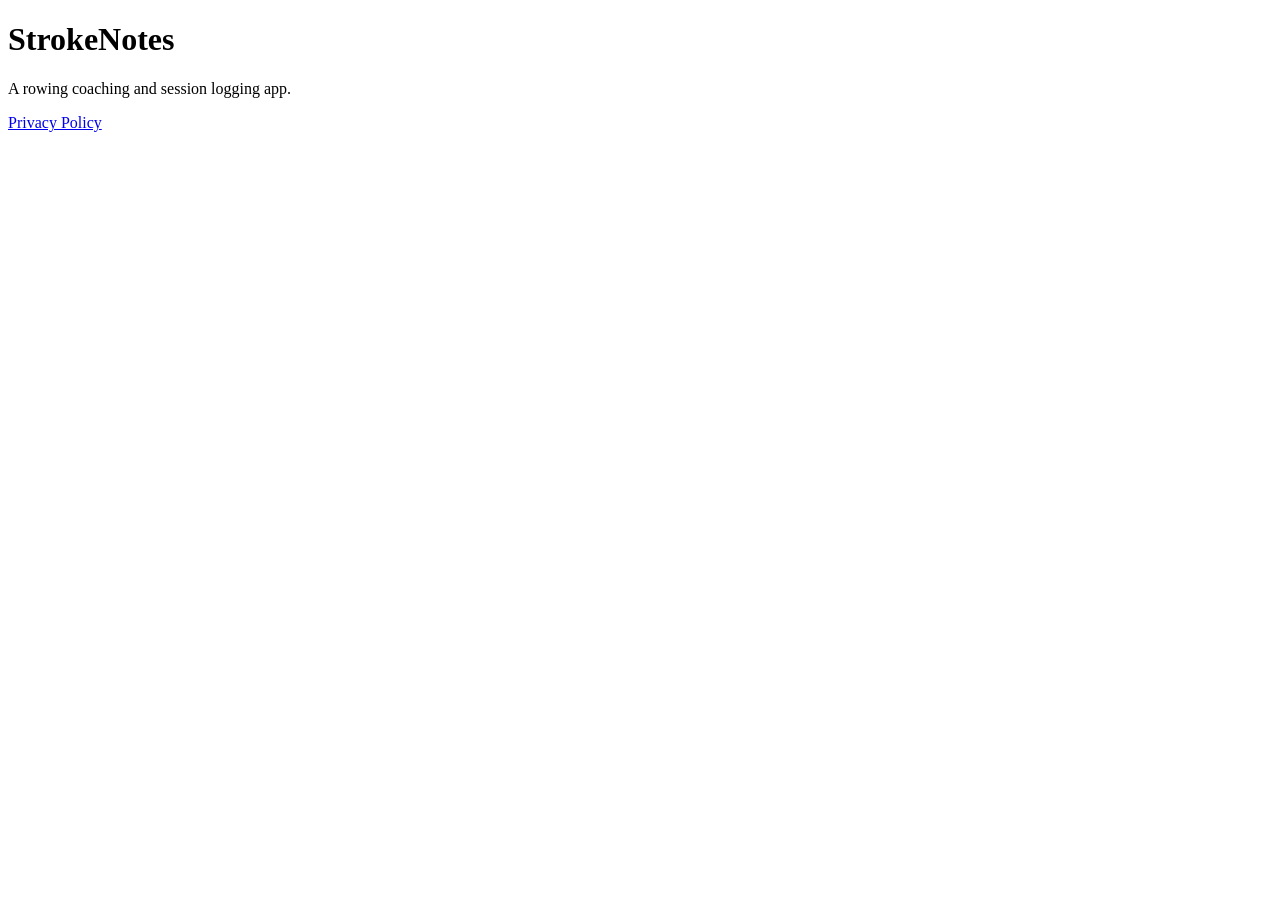
==== index.html @ f26c34fd "Create index.html" ====
<!DOCTYPE html>
<html lang="en">
<head>
  <meta charset="utf-8">
  <title>StrokeNotes</title>
  <meta name="viewport" content="width=device-width, initial-scale=1">
</head>
<body>
  <h1>StrokeNotes</h1>
  <p>A rowing coaching and session logging app.</p>

  <p><a href="privacy-policy.html">Privacy Policy</a></p>
</body>
</html>
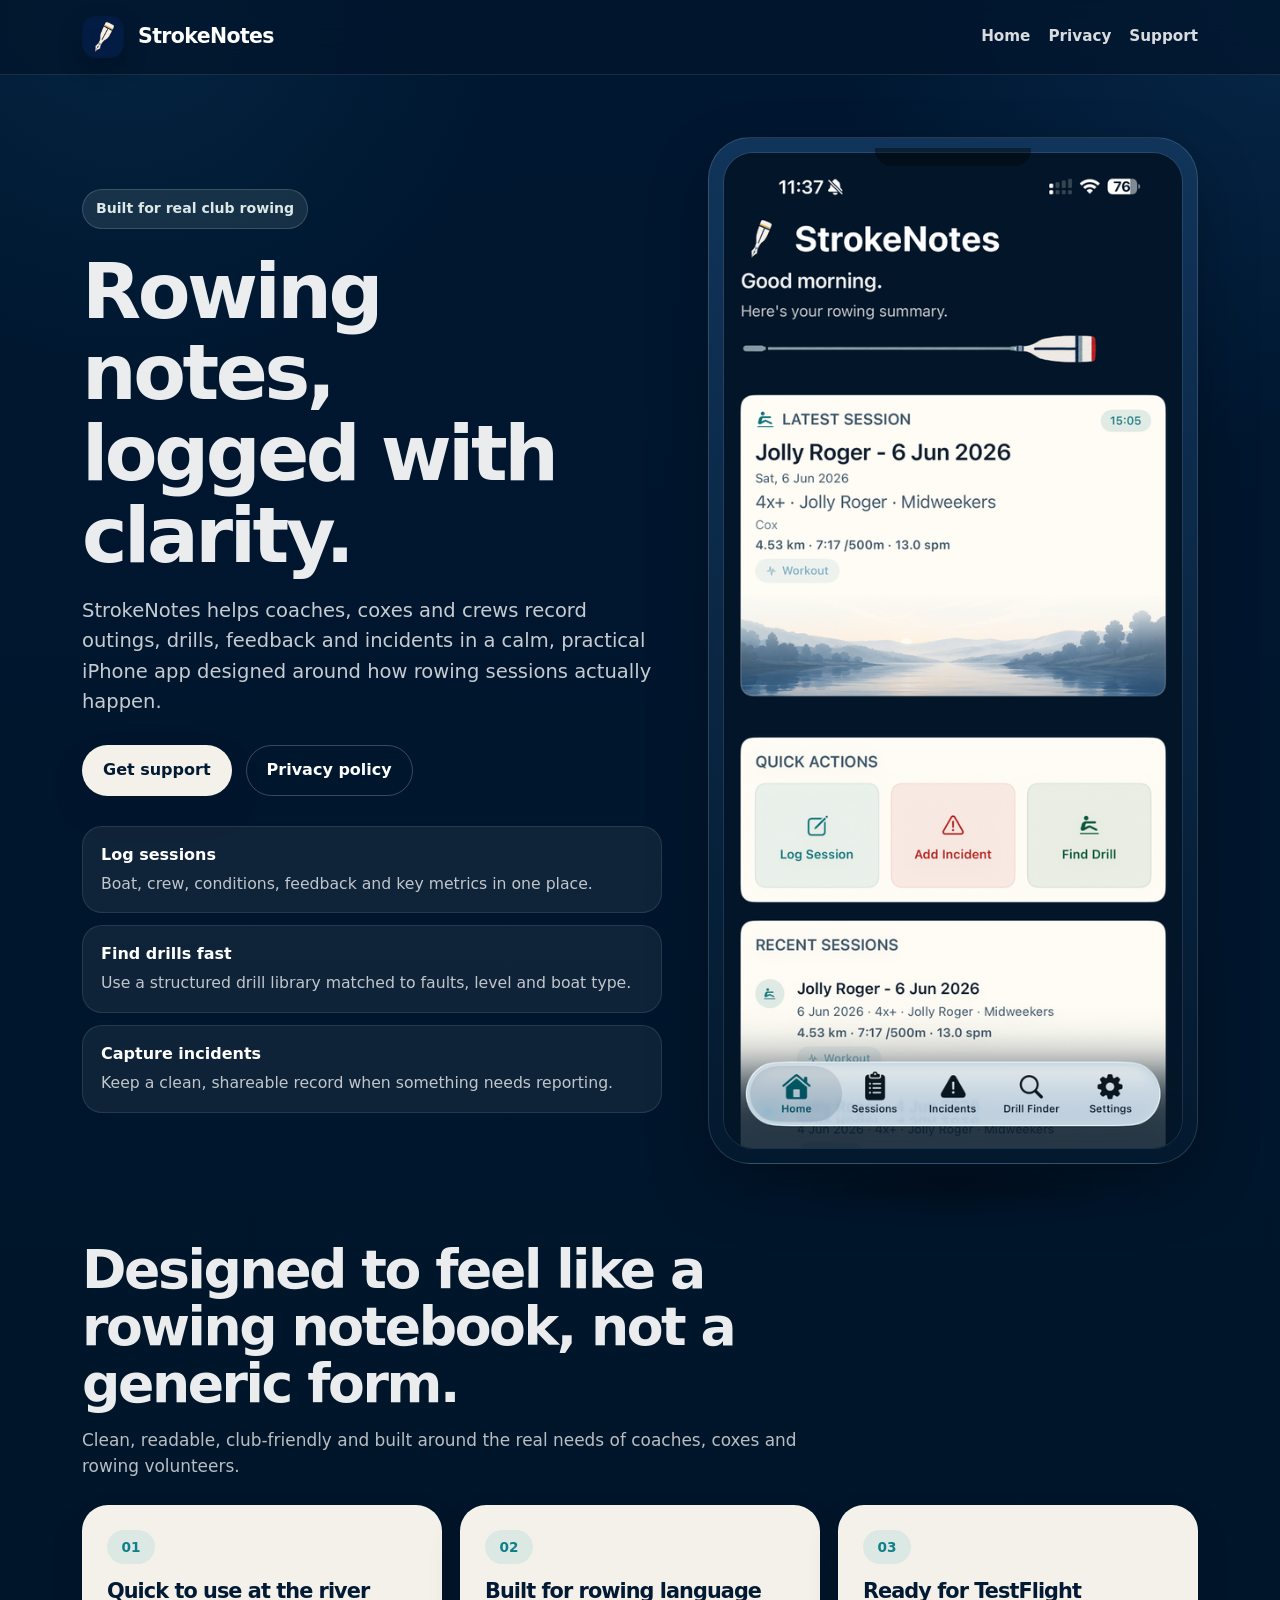
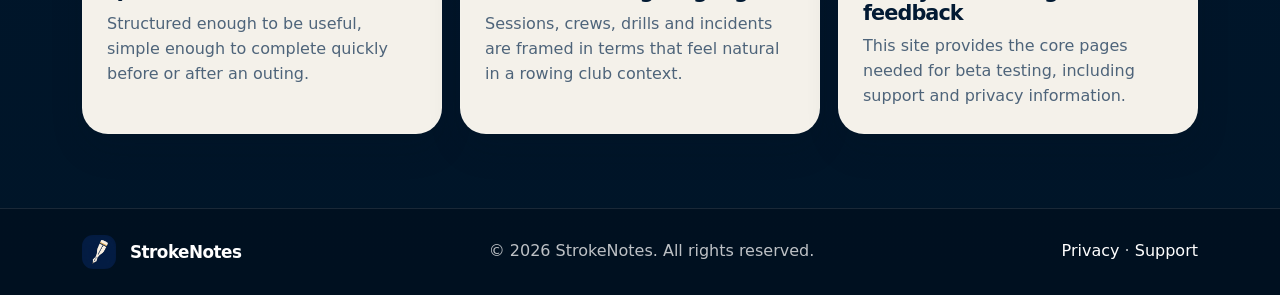
==== commit 1b0f0de7: "Add files via upload" ====
--- a/index.html
+++ b/index.html
@@ -1,14 +1,98 @@
-<!DOCTYPE html>
-<html lang="en">
+<!doctype html>
+<html lang="en-GB">
 <head>
   <meta charset="utf-8">
-  <title>StrokeNotes</title>
   <meta name="viewport" content="width=device-width, initial-scale=1">
+  <meta name="theme-color" content="#021a33">
+  <title>StrokeNotes — Rowing session notes for coaches, coxes and crews</title>
+  <meta name="description" content="StrokeNotes is a calm, structured rowing session log for coaches, coxes and crews. Capture outings, drills, feedback and incidents in one tidy iPhone app.">
+  <link rel="stylesheet" href="styles.css">
 </head>
 <body>
-  <h1>StrokeNotes</h1>
-  <p>A rowing coaching and session logging app.</p>
+  <header class="site-header">
+    <nav class="nav" aria-label="Main navigation">
+      <a class="brand" href="index.html" aria-label="StrokeNotes home">
+        <span class="logo-mark" aria-hidden="true"><img src="logo.png" alt=""></span>
+        <span>StrokeNotes</span>
+      </a>
+      <div class="nav-links">
+        <a href="index.html">Home</a>
+        <a href="privacy.html">Privacy</a>
+        <a href="support.html">Support</a>
+      </div>
+    </nav>
+  </header>
 
-  <p><a href="privacy-policy.html">Privacy Policy</a></p>
+  <main>
+    <section class="hero">
+      <div class="hero-copy">
+        <span class="kicker">Built for real club rowing</span>
+        <h1>Rowing notes, logged with clarity.</h1>
+        <p>StrokeNotes helps coaches, coxes and crews record outings, drills, feedback and incidents in a calm, practical iPhone app designed around how rowing sessions actually happen.</p>
+        <div class="cta-row">
+          <a class="button primary" href="support.html">Get support</a>
+          <a class="button secondary" href="privacy.html">Privacy policy</a>
+        </div>
+
+        <div class="hero-points">
+          <div class="point-card">
+            <strong>Log sessions</strong>
+            <span>Boat, crew, conditions, feedback and key metrics in one place.</span>
+          </div>
+          <div class="point-card">
+            <strong>Find drills fast</strong>
+            <span>Use a structured drill library matched to faults, level and boat type.</span>
+          </div>
+          <div class="point-card">
+            <strong>Capture incidents</strong>
+            <span>Keep a clean, shareable record when something needs reporting.</span>
+          </div>
+        </div>
+      </div>
+
+      <div class="device-wrap" aria-label="StrokeNotes app preview">
+        <div class="device-shell">
+          <img class="device-shot" src="app-home-preview.png" alt="Screenshot of the StrokeNotes app home screen showing latest session, quick actions and recent sessions.">
+        </div>
+      </div>
+    </section>
+
+    <section class="section cards-band">
+      <div class="section-header narrow light-text">
+        <h2>Designed to feel like a rowing notebook, not a generic form.</h2>
+        <p>Clean, readable, club-friendly and built around the real needs of coaches, coxes and rowing volunteers.</p>
+      </div>
+      <div class="grid">
+        <article class="feature-card">
+          <div class="icon-pill">01</div>
+          <h3>Quick to use at the river</h3>
+          <p>Structured enough to be useful, simple enough to complete quickly before or after an outing.</p>
+        </article>
+        <article class="feature-card">
+          <div class="icon-pill">02</div>
+          <h3>Built for rowing language</h3>
+          <p>Sessions, crews, drills and incidents are framed in terms that feel natural in a rowing club context.</p>
+        </article>
+        <article class="feature-card">
+          <div class="icon-pill">03</div>
+          <h3>Ready for TestFlight feedback</h3>
+          <p>This site provides the core pages needed for beta testing, including support and privacy information.</p>
+        </article>
+      </div>
+    </section>
+  </main>
+
+  <footer class="footer">
+    <div class="footer-inner">
+      <a class="brand" href="index.html">
+        <span class="logo-mark" aria-hidden="true"><img src="logo.png" alt=""></span>
+        <span>StrokeNotes</span>
+      </a>
+      <div>© <span id="year"></span> StrokeNotes. All rights reserved.</div>
+      <div><a href="privacy.html">Privacy</a> · <a href="support.html">Support</a></div>
+    </div>
+  </footer>
+
+  <script>document.getElementById('year').textContent = new Date().getFullYear();</script>
 </body>
 </html>
--- a/styles.css
+++ b/styles.css
@@ -0,0 +1,335 @@
+:root {
+  --navy: #021a33;
+  --navy-2: #07264a;
+  --navy-3: #123a63;
+  --paper: #f4f1ea;
+  --paper-2: #ebe7de;
+  --mist: #d7e1de;
+  --mist-2: #c8d7d3;
+  --teal: #0f7f8a;
+  --teal-soft: #dbe8e4;
+  --green: #0f6a47;
+  --red: #c43a35;
+  --slate: #4e647a;
+  --ink: #19283a;
+  --line: rgba(6, 34, 58, 0.12);
+  --line-soft: rgba(255,255,255,0.10);
+  --shadow-lg: 0 24px 60px rgba(0, 0, 0, 0.28);
+  --shadow-md: 0 16px 32px rgba(5, 20, 35, 0.15);
+  --radius-xl: 34px;
+  --radius-lg: 26px;
+  --radius-md: 20px;
+  --radius-sm: 14px;
+  --max: 1160px;
+}
+
+* { box-sizing: border-box; }
+html { scroll-behavior: smooth; }
+body {
+  margin: 0;
+  font-family: Inter, ui-sans-serif, system-ui, -apple-system, BlinkMacSystemFont, "Segoe UI", sans-serif;
+  line-height: 1.55;
+  color: rgba(255,255,255,0.92);
+  background:
+    radial-gradient(circle at top right, rgba(21, 70, 119, 0.32), transparent 28rem),
+    radial-gradient(circle at 10% 0%, rgba(26, 95, 136, 0.18), transparent 24rem),
+    linear-gradient(180deg, #001731 0%, #001528 100%);
+}
+
+a { color: inherit; text-decoration: none; }
+a:hover { text-decoration: underline; }
+img { max-width: 100%; display: block; }
+
+.site-header {
+  position: sticky;
+  top: 0;
+  z-index: 20;
+  backdrop-filter: blur(16px);
+  background: rgba(2, 22, 44, 0.72);
+  border-bottom: 1px solid var(--line-soft);
+}
+
+.nav {
+  max-width: var(--max);
+  margin: 0 auto;
+  padding: 16px 22px;
+  display: flex;
+  align-items: center;
+  justify-content: space-between;
+  gap: 24px;
+}
+
+.brand {
+  display: inline-flex;
+  align-items: center;
+  gap: 14px;
+  color: #fff;
+  font-weight: 800;
+  letter-spacing: -0.03em;
+  font-size: 1.28rem;
+}
+
+.logo-mark {
+  width: 42px;
+  height: 42px;
+  border-radius: 14px;
+  overflow: hidden;
+  box-shadow: 0 10px 24px rgba(0, 0, 0, 0.24);
+  flex: 0 0 auto;
+}
+.logo-mark img { width: 100%; height: 100%; object-fit: cover; }
+
+.nav-links {
+  display: flex;
+  align-items: center;
+  gap: 18px;
+  font-size: 0.95rem;
+  font-weight: 650;
+}
+.nav-links a { color: rgba(255,255,255,0.85); }
+.nav-links a:hover { color: #fff; text-decoration: none; }
+
+.hero,
+.section,
+.page-hero,
+.content-wrap,
+.footer-inner {
+  max-width: var(--max);
+  margin: 0 auto;
+}
+
+.hero {
+  padding: 62px 22px 52px;
+  display: grid;
+  grid-template-columns: minmax(0, 1fr) minmax(350px, 490px);
+  gap: 46px;
+  align-items: center;
+}
+
+.kicker {
+  display: inline-flex;
+  align-items: center;
+  padding: 8px 13px;
+  border-radius: 999px;
+  background: rgba(216, 231, 226, 0.10);
+  border: 1px solid rgba(216, 231, 226, 0.18);
+  color: #dbe9e6;
+  font-weight: 760;
+  font-size: 0.88rem;
+}
+
+h1, h2, h3 {
+  margin: 0;
+  letter-spacing: -0.045em;
+  line-height: 1.06;
+}
+
+.hero h1 {
+  margin-top: 22px;
+  font-size: clamp(2.9rem, 6vw, 5.2rem);
+  max-width: 10ch;
+}
+
+.hero p {
+  margin: 20px 0 0;
+  color: rgba(255,255,255,0.78);
+  font-size: clamp(1.08rem, 2vw, 1.22rem);
+  max-width: 38rem;
+}
+
+.cta-row {
+  display: flex;
+  flex-wrap: wrap;
+  gap: 14px;
+  margin-top: 28px;
+}
+
+.button {
+  display: inline-flex;
+  align-items: center;
+  justify-content: center;
+  min-height: 46px;
+  padding: 12px 20px;
+  border-radius: 999px;
+  font-weight: 800;
+  border: 1px solid transparent;
+  transition: transform 0.15s ease, background 0.15s ease;
+}
+.button:hover { text-decoration: none; transform: translateY(-1px); }
+.button.primary { background: var(--paper); color: var(--navy); box-shadow: var(--shadow-md); }
+.button.secondary { background: transparent; color: #fff; border-color: rgba(255,255,255,0.22); }
+
+.hero-points {
+  display: grid;
+  grid-template-columns: 1fr;
+  gap: 12px;
+  margin-top: 30px;
+}
+.point-card {
+  background: rgba(255,255,255,0.06);
+  border: 1px solid rgba(255,255,255,0.10);
+  border-radius: var(--radius-md);
+  padding: 16px 18px;
+}
+.point-card strong { display: block; margin-bottom: 4px; color: #fff; }
+.point-card span { color: rgba(255,255,255,0.74); font-size: 0.98rem; }
+
+.device-wrap { position: relative; }
+.device-wrap::before {
+  content: "";
+  position: absolute;
+  inset: auto 12% -4% 12%;
+  height: 38px;
+  background: radial-gradient(ellipse at center, rgba(0,0,0,0.42), transparent 70%);
+  filter: blur(12px);
+}
+.device-shell {
+  position: relative;
+  border-radius: 42px;
+  padding: 14px;
+  background: linear-gradient(180deg, #11345a 0%, #03192e 100%);
+  box-shadow: var(--shadow-lg);
+  border: 1px solid rgba(255,255,255,0.14);
+}
+.device-shell::before {
+  content: "";
+  position: absolute;
+  top: 10px;
+  left: 50%;
+  width: 32%;
+  height: 18px;
+  transform: translateX(-50%);
+  border-radius: 0 0 16px 16px;
+  background: rgba(0,0,0,0.38);
+}
+.device-shot {
+  width: 100%;
+  border-radius: 30px;
+  border: 1px solid rgba(255,255,255,0.10);
+}
+
+.section {
+  padding: 26px 22px 74px;
+}
+
+.section-header {
+  margin-bottom: 26px;
+}
+.section-header.narrow { max-width: 760px; }
+.section-header h2 { font-size: clamp(2rem, 4.2vw, 3.35rem); }
+.section-header p { margin: 14px 0 0; font-size: 1.06rem; }
+.light-text p { color: rgba(255,255,255,0.72); }
+
+.grid {
+  display: grid;
+  grid-template-columns: repeat(3, 1fr);
+  gap: 18px;
+}
+
+.feature-card,
+.content-card {
+  background: var(--paper);
+  color: var(--ink);
+  border-radius: var(--radius-lg);
+  border: 1px solid rgba(255,255,255,0.10);
+  box-shadow: var(--shadow-md);
+}
+
+.feature-card {
+  padding: 24px;
+}
+.feature-card h3 { font-size: 1.3rem; color: var(--navy); margin-bottom: 10px; }
+.feature-card p { color: var(--slate); margin: 0; }
+.icon-pill {
+  display: inline-flex;
+  align-items: center;
+  justify-content: center;
+  min-width: 48px;
+  height: 34px;
+  padding: 0 12px;
+  border-radius: 999px;
+  background: var(--teal-soft);
+  color: var(--teal);
+  font-weight: 800;
+  font-size: 0.85rem;
+  margin-bottom: 16px;
+}
+
+.page-hero {
+  padding: 72px 22px 22px;
+}
+.page-hero h1 {
+  margin-top: 18px;
+  font-size: clamp(2.6rem, 6vw, 4.2rem);
+}
+.page-hero p {
+  margin: 14px 0 0;
+  color: rgba(255,255,255,0.74);
+  font-size: 1.08rem;
+}
+
+.content-wrap {
+  padding: 18px 22px 76px;
+  max-width: 900px;
+}
+.content-card {
+  padding: clamp(24px, 5vw, 42px);
+}
+.content-card h2 {
+  font-size: 1.7rem;
+  color: var(--navy);
+  margin: 34px 0 12px;
+}
+.content-card h2:first-child { margin-top: 0; }
+.content-card p,
+.content-card li { color: var(--slate); }
+.content-card ul { padding-left: 1.2rem; }
+.content-card strong { color: var(--navy); }
+.content-card a { color: var(--teal); }
+
+.notice {
+  margin: 22px 0;
+  border-left: 4px solid var(--teal);
+  background: #eef5f2;
+  color: var(--ink);
+  padding: 14px 16px;
+  border-radius: 0 14px 14px 0;
+}
+
+.footer {
+  border-top: 1px solid var(--line-soft);
+  background: rgba(0, 12, 24, 0.5);
+}
+.footer-inner {
+  padding: 26px 22px;
+  display: flex;
+  justify-content: space-between;
+  gap: 18px;
+  align-items: center;
+  flex-wrap: wrap;
+  color: rgba(255,255,255,0.74);
+}
+.footer a { color: #fff; }
+.footer .brand { font-size: 1.05rem; }
+.footer .logo-mark { width: 34px; height: 34px; border-radius: 11px; box-shadow: none; }
+
+@media (max-width: 940px) {
+  .hero { grid-template-columns: 1fr; }
+  .device-wrap { max-width: 520px; }
+  .grid { grid-template-columns: 1fr; }
+}
+
+@media (max-width: 640px) {
+  .nav { padding: 14px 16px; align-items: flex-start; }
+  .nav-links { gap: 12px; font-size: 0.88rem; flex-wrap: wrap; justify-content: flex-end; }
+  .brand { font-size: 1.08rem; }
+  .logo-mark { width: 38px; height: 38px; border-radius: 12px; }
+  .hero,
+  .section,
+  .page-hero,
+  .content-wrap,
+  .footer-inner { padding-left: 16px; padding-right: 16px; }
+  .hero { padding-top: 44px; }
+  .device-shell { border-radius: 32px; padding: 10px; }
+  .device-shot { border-radius: 24px; }
+}
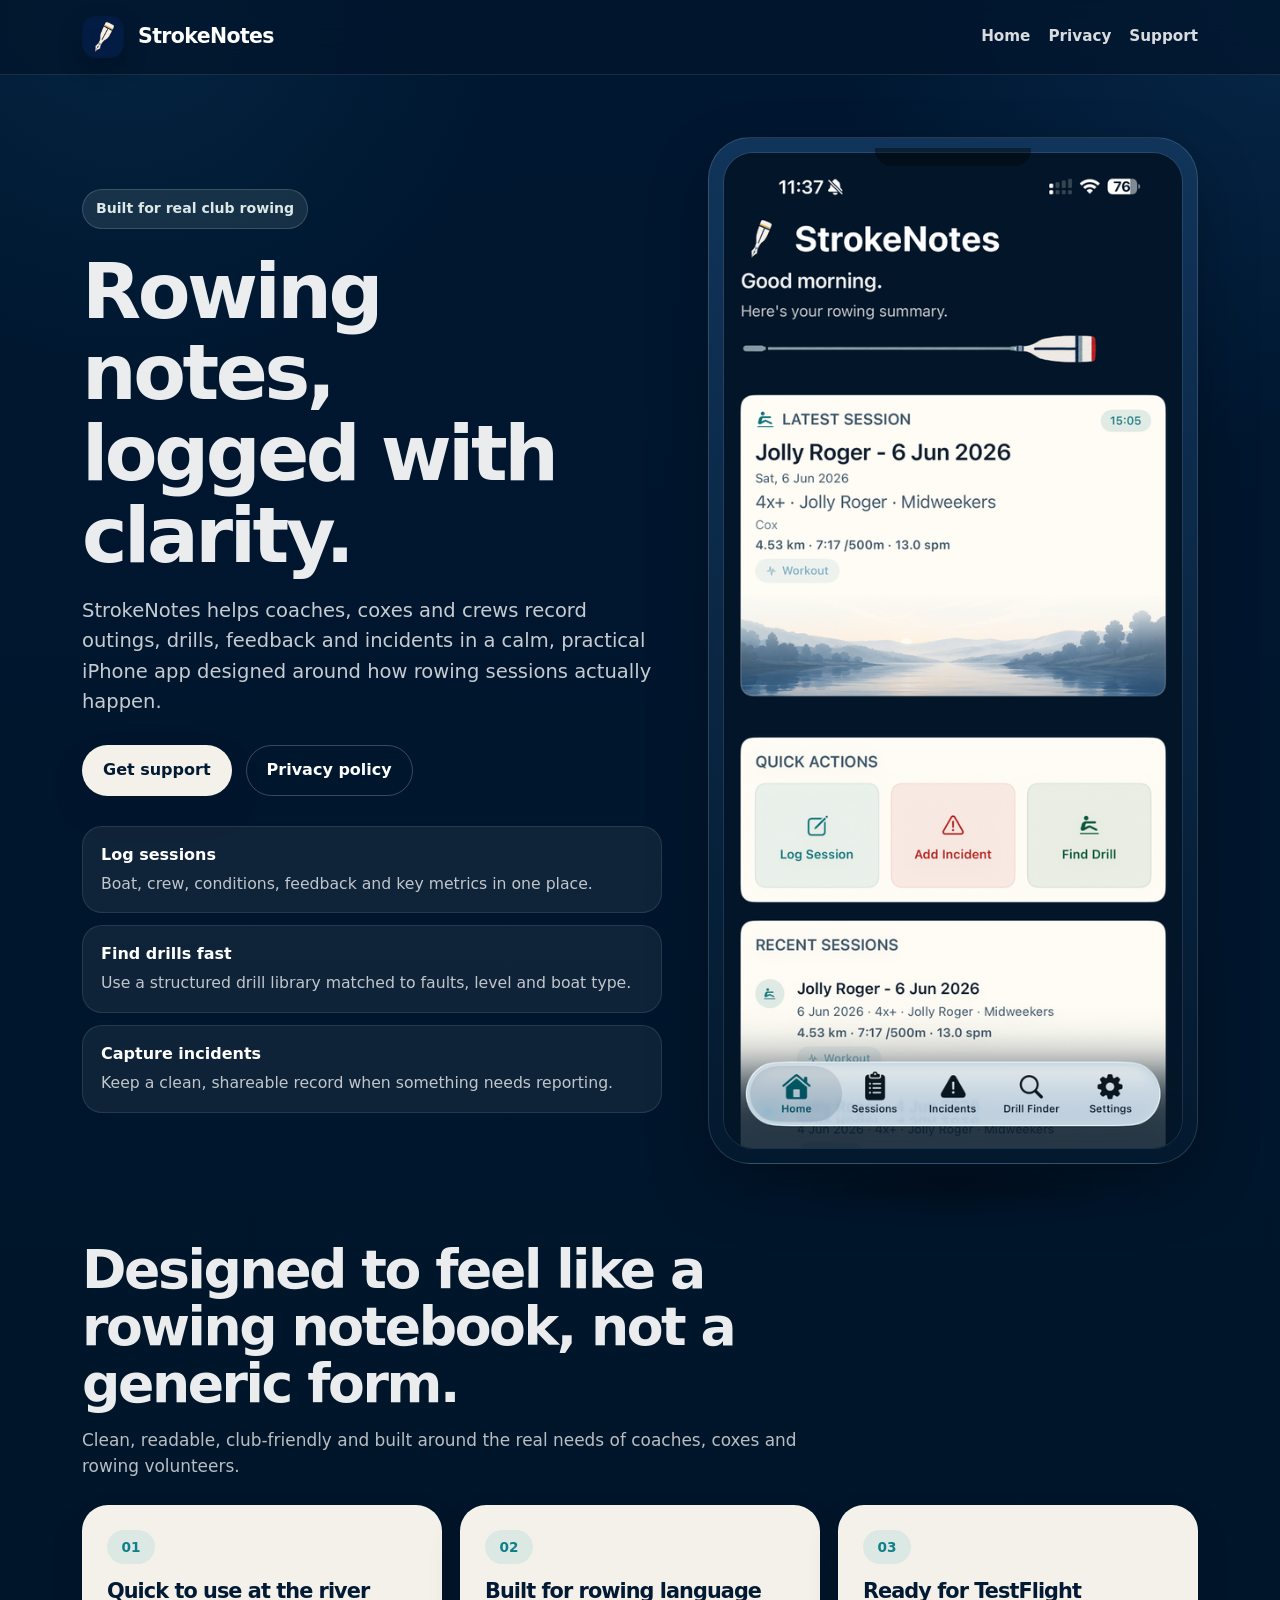
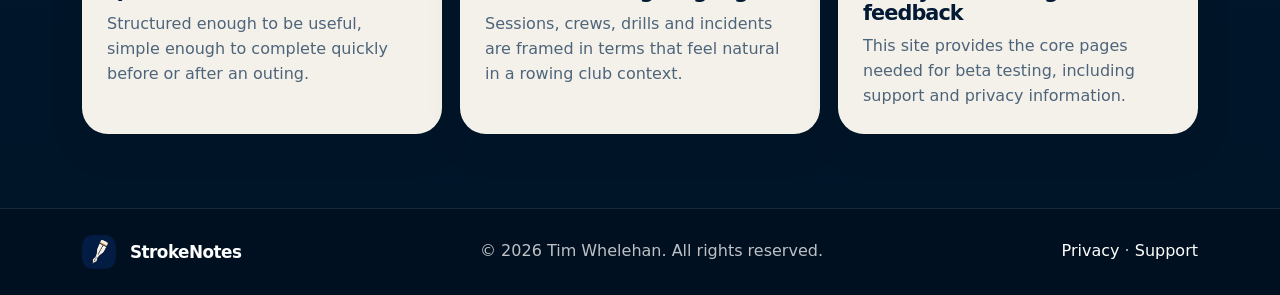
==== commit c2fe21c8: "Update index.html" ====
--- a/index.html
+++ b/index.html
@@ -88,7 +88,7 @@
         <span class="logo-mark" aria-hidden="true"><img src="logo.png" alt=""></span>
         <span>StrokeNotes</span>
       </a>
-      <div>© <span id="year"></span> StrokeNotes. All rights reserved.</div>
+      <div>© <span id="year"></span> Tim Whelehan. All rights reserved.</div>
       <div><a href="privacy.html">Privacy</a> · <a href="support.html">Support</a></div>
     </div>
   </footer>
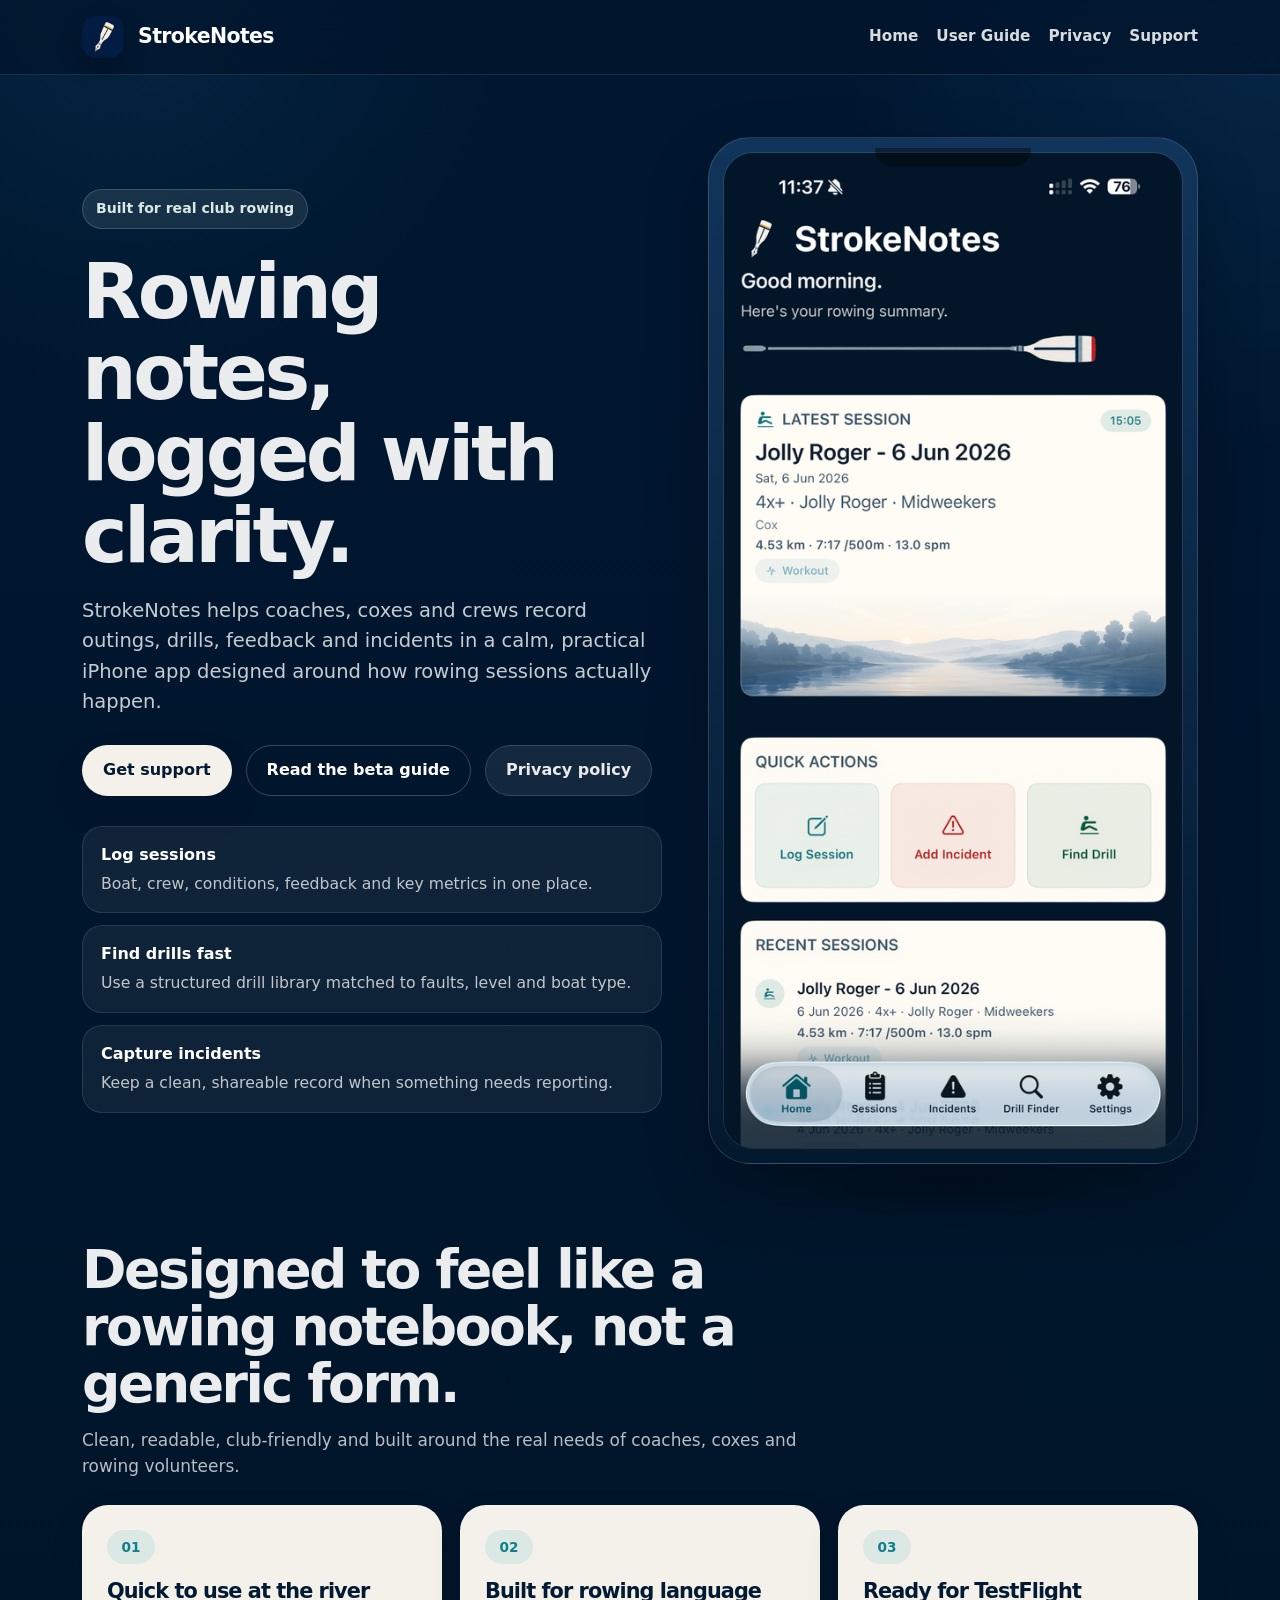
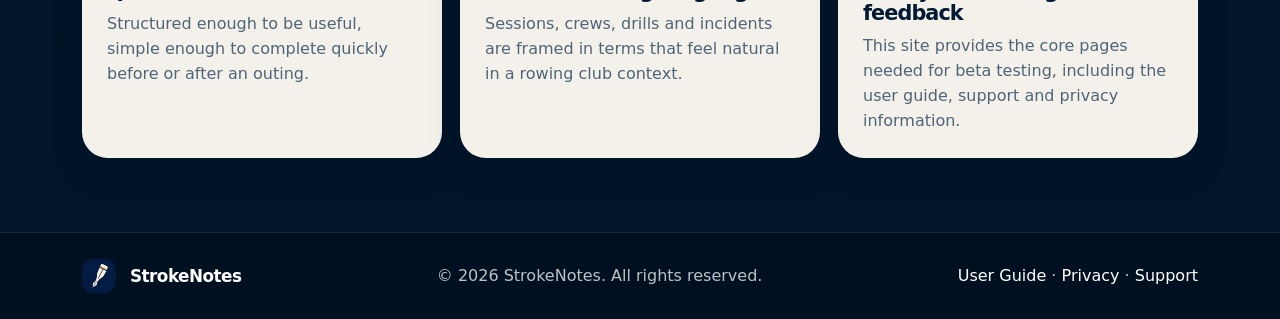
==== commit ca2e3925: "New site with user guide" ====
--- a/index.html
+++ b/index.html
@@ -17,6 +17,7 @@
       </a>
       <div class="nav-links">
         <a href="index.html">Home</a>
+        <a href="guide.html">User Guide</a>
         <a href="privacy.html">Privacy</a>
         <a href="support.html">Support</a>
       </div>
@@ -31,7 +32,8 @@
         <p>StrokeNotes helps coaches, coxes and crews record outings, drills, feedback and incidents in a calm, practical iPhone app designed around how rowing sessions actually happen.</p>
         <div class="cta-row">
           <a class="button primary" href="support.html">Get support</a>
-          <a class="button secondary" href="privacy.html">Privacy policy</a>
+          <a class="button secondary" href="guide.html">Read the beta guide</a>
+          <a class="button ghost" href="privacy.html">Privacy policy</a>
         </div>
 
         <div class="hero-points">
@@ -76,7 +78,7 @@
         <article class="feature-card">
           <div class="icon-pill">03</div>
           <h3>Ready for TestFlight feedback</h3>
-          <p>This site provides the core pages needed for beta testing, including support and privacy information.</p>
+          <p>This site provides the core pages needed for beta testing, including the user guide, support and privacy information.</p>
         </article>
       </div>
     </section>
@@ -84,15 +86,11 @@
 
   <footer class="footer">
     <div class="footer-inner">
-      <a class="brand" href="index.html">
-        <span class="logo-mark" aria-hidden="true"><img src="logo.png" alt=""></span>
-        <span>StrokeNotes</span>
-      </a>
-      <div>© <span id="year"></span> Tim Whelehan. All rights reserved.</div>
-      <div><a href="privacy.html">Privacy</a> · <a href="support.html">Support</a></div>
+      <a class="brand" href="index.html"><span class="logo-mark" aria-hidden="true"><img src="logo.png" alt=""></span><span>StrokeNotes</span></a>
+      <div>© <span id="year"></span> StrokeNotes. All rights reserved.</div>
+      <div><a href="guide.html">User Guide</a> · <a href="privacy.html">Privacy</a> · <a href="support.html">Support</a></div>
     </div>
   </footer>
-
   <script>document.getElementById('year').textContent = new Date().getFullYear();</script>
 </body>
 </html>
--- a/styles.css
+++ b/styles.css
@@ -333,3 +333,107 @@
   .device-shell { border-radius: 32px; padding: 10px; }
   .device-shot { border-radius: 24px; }
 }
+
+
+.button.ghost {
+  color: rgba(255,255,255,0.9);
+  background: rgba(255,255,255,0.08);
+  border-color: rgba(255,255,255,0.14);
+}
+
+.guide-layout {
+  max-width: var(--max);
+  margin: 0 auto;
+  padding: 18px 22px 76px;
+  display: grid;
+  grid-template-columns: 280px minmax(0, 1fr);
+  gap: 22px;
+  align-items: start;
+}
+
+.guide-toc {
+  position: sticky;
+  top: 86px;
+  background: rgba(255,255,255,0.07);
+  border: 1px solid rgba(255,255,255,0.12);
+  border-radius: var(--radius-lg);
+  padding: 18px;
+  max-height: calc(100vh - 110px);
+  overflow: auto;
+}
+
+.guide-toc strong {
+  display: block;
+  color: #fff;
+  margin-bottom: 12px;
+}
+
+.guide-toc a {
+  display: block;
+  color: rgba(255,255,255,0.76);
+  font-size: 0.92rem;
+  padding: 7px 0;
+  border-top: 1px solid rgba(255,255,255,0.08);
+}
+
+.guide-toc a:hover {
+  color: #fff;
+  text-decoration: none;
+}
+
+.guide-card h1 {
+  display: none;
+}
+
+.guide-card h2 {
+  font-size: 1.35rem;
+  color: var(--navy);
+  margin: 26px 0 10px;
+}
+
+.guide-card h3 {
+  font-size: 1.12rem;
+  color: var(--navy-3);
+  margin: 20px 0 8px;
+  letter-spacing: -0.025em;
+}
+
+.guide-card p {
+  margin: 0 0 12px;
+}
+
+.guide-card blockquote {
+  margin: 16px 0;
+  padding: 14px 16px;
+  background: #eef5f2;
+  border-left: 4px solid var(--teal);
+  border-radius: 0 14px 14px 0;
+}
+
+.guide-card blockquote p {
+  margin: 0;
+  color: var(--ink);
+}
+
+.guide-rule {
+  border: 0;
+  border-top: 1px solid var(--line);
+  margin: 28px 0;
+}
+
+@media (max-width: 940px) {
+  .guide-layout {
+    grid-template-columns: 1fr;
+  }
+  .guide-toc {
+    position: static;
+    max-height: none;
+  }
+}
+
+@media (max-width: 640px) {
+  .guide-layout {
+    padding-left: 16px;
+    padding-right: 16px;
+  }
+}
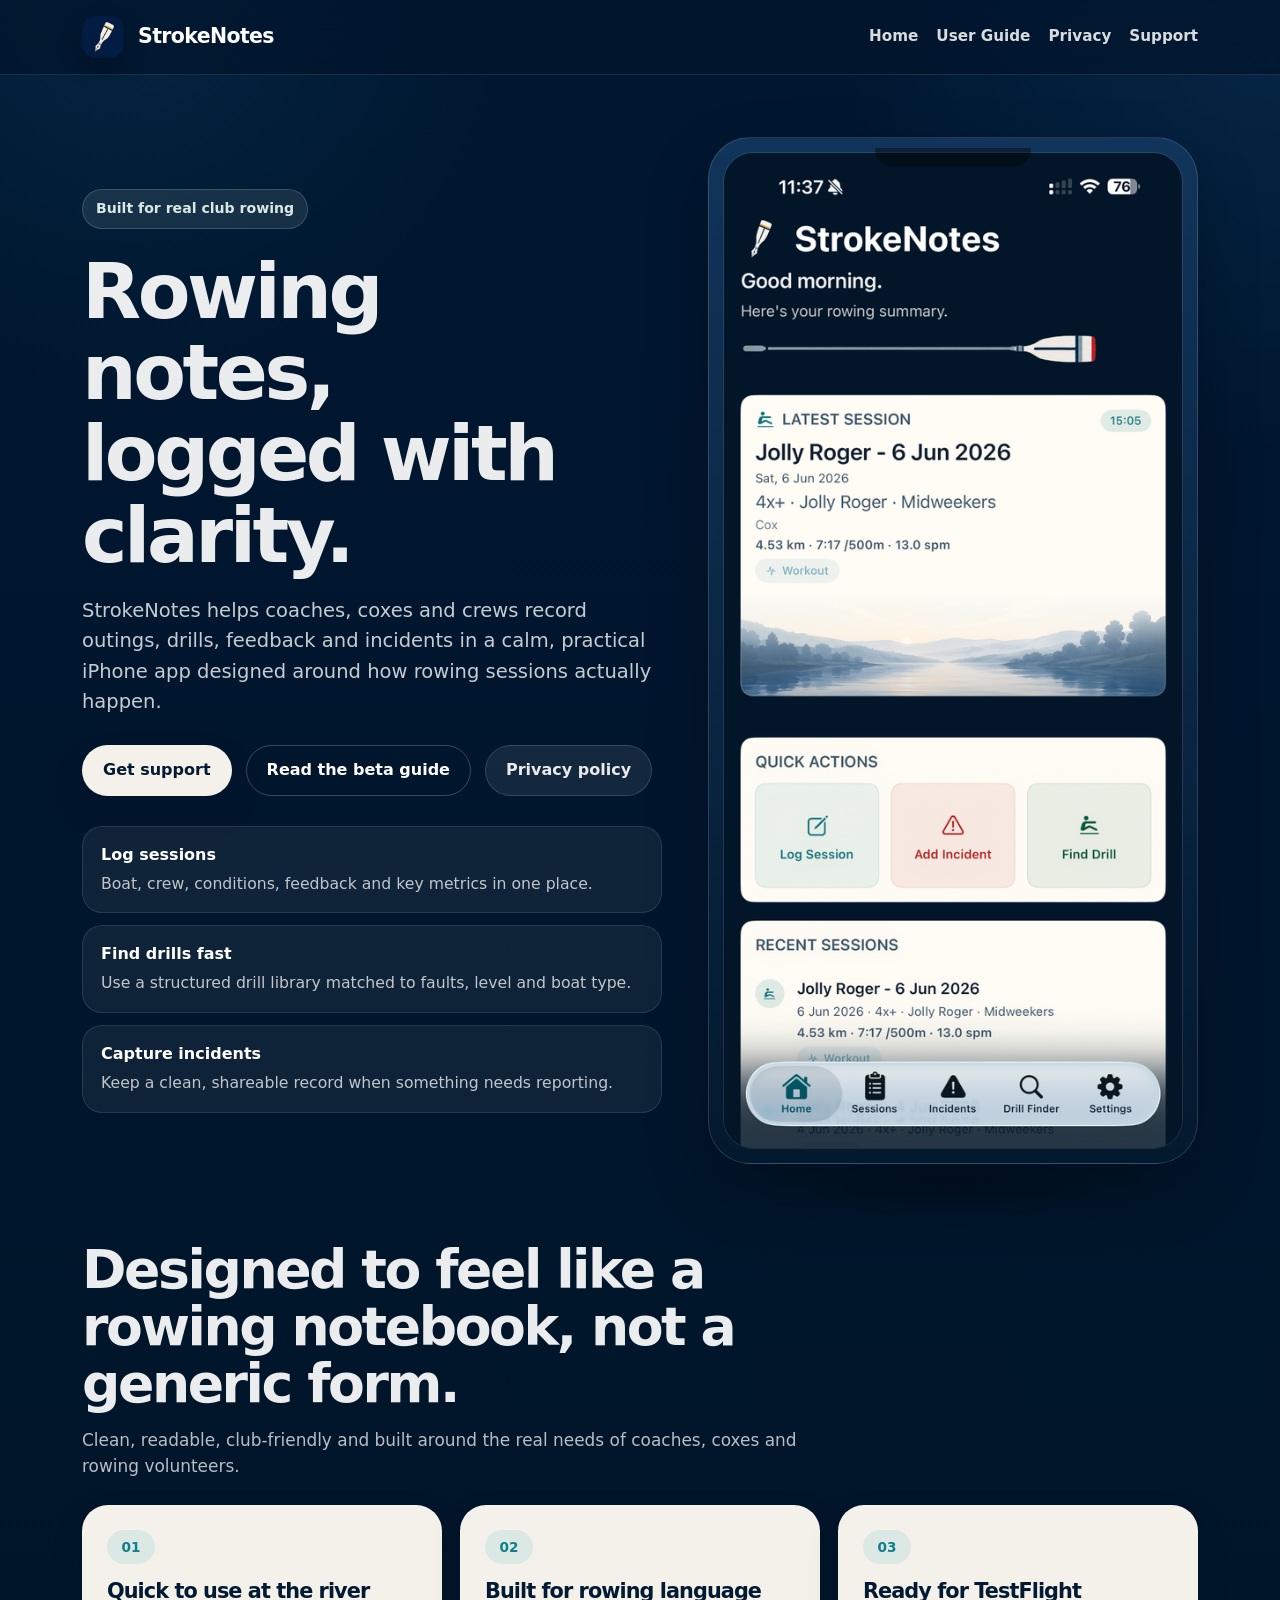
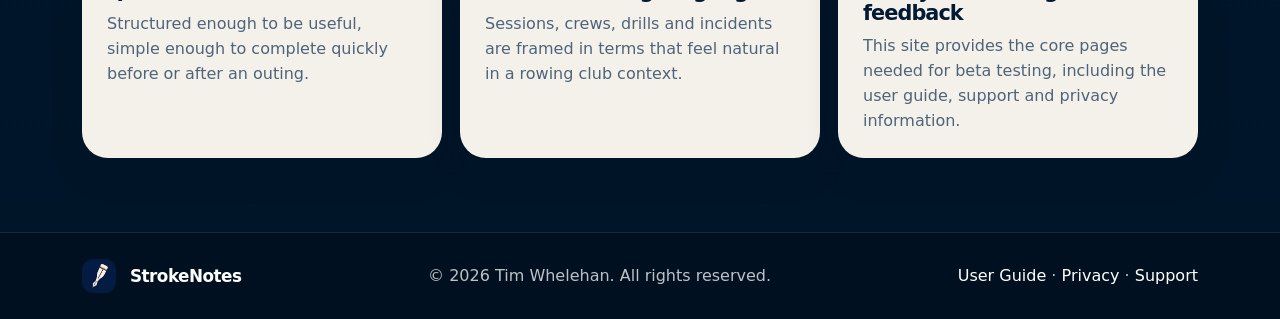
==== commit 14c20446: "Update index.html" ====
--- a/index.html
+++ b/index.html
@@ -87,7 +87,7 @@
   <footer class="footer">
     <div class="footer-inner">
       <a class="brand" href="index.html"><span class="logo-mark" aria-hidden="true"><img src="logo.png" alt=""></span><span>StrokeNotes</span></a>
-      <div>© <span id="year"></span> StrokeNotes. All rights reserved.</div>
+      <div>© <span id="year"></span> Tim Whelehan. All rights reserved.</div>
       <div><a href="guide.html">User Guide</a> · <a href="privacy.html">Privacy</a> · <a href="support.html">Support</a></div>
     </div>
   </footer>
--- a/styles.css
+++ b/styles.css
@@ -335,44 +335,51 @@
 }
 
 
+
+
 .button.ghost {
   color: rgba(255,255,255,0.9);
   background: rgba(255,255,255,0.08);
   border-color: rgba(255,255,255,0.14);
 }
 
+
+/* Guide page layout cleanup */
 .guide-layout {
   max-width: var(--max);
   margin: 0 auto;
-  padding: 18px 22px 76px;
+  padding: 28px 22px 86px;
   display: grid;
-  grid-template-columns: 280px minmax(0, 1fr);
-  gap: 22px;
+  grid-template-columns: minmax(250px, 300px) minmax(0, 1fr);
+  gap: 28px;
   align-items: start;
 }
 
 .guide-toc {
   position: sticky;
-  top: 86px;
+  top: 88px;
   background: rgba(255,255,255,0.07);
-  border: 1px solid rgba(255,255,255,0.12);
+  border: 1px solid rgba(255,255,255,0.13);
   border-radius: var(--radius-lg);
-  padding: 18px;
-  max-height: calc(100vh - 110px);
+  padding: 20px 22px;
+  max-height: calc(100vh - 112px);
   overflow: auto;
+  box-shadow: 0 16px 34px rgba(0, 0, 0, 0.18);
 }
 
 .guide-toc strong {
   display: block;
   color: #fff;
-  margin-bottom: 12px;
+  margin-bottom: 14px;
+  font-size: 1.05rem;
 }
 
 .guide-toc a {
   display: block;
   color: rgba(255,255,255,0.76);
-  font-size: 0.92rem;
-  padding: 7px 0;
+  font-size: 0.95rem;
+  line-height: 1.25;
+  padding: 10px 0;
   border-top: 1px solid rgba(255,255,255,0.08);
 }
 
@@ -381,33 +388,64 @@
   text-decoration: none;
 }
 
+.guide-card {
+  padding: clamp(30px, 4.2vw, 58px);
+  border-radius: 32px;
+  max-width: 100%;
+}
+
+.guide-card > h1:first-child {
+  display: none;
+}
+
 .guide-card h1 {
-  display: none;
+  font-size: 2rem;
+  color: var(--navy);
+  margin: 0 0 22px;
 }
 
 .guide-card h2 {
-  font-size: 1.35rem;
+  font-size: clamp(1.55rem, 2.2vw, 2.05rem);
   color: var(--navy);
-  margin: 26px 0 10px;
+  margin: 42px 0 14px;
+  padding-top: 8px;
+}
+
+.guide-card h2:first-child,
+.guide-card > h2:first-of-type {
+  margin-top: 0;
 }
 
 .guide-card h3 {
-  font-size: 1.12rem;
+  font-size: 1.22rem;
   color: var(--navy-3);
-  margin: 20px 0 8px;
+  margin: 28px 0 10px;
   letter-spacing: -0.025em;
 }
 
 .guide-card p {
-  margin: 0 0 12px;
+  margin: 0 0 15px;
+  max-width: 72ch;
+}
+
+.guide-card ul,
+.guide-card ol {
+  margin: 10px 0 22px;
+  padding-left: 1.4rem;
+  max-width: 72ch;
+}
+
+.guide-card li {
+  margin: 5px 0;
 }
 
 .guide-card blockquote {
-  margin: 16px 0;
-  padding: 14px 16px;
+  margin: 18px 0 24px;
+  padding: 16px 18px;
   background: #eef5f2;
   border-left: 4px solid var(--teal);
   border-radius: 0 14px 14px 0;
+  max-width: 72ch;
 }
 
 .guide-card blockquote p {
@@ -415,19 +453,27 @@
   color: var(--ink);
 }
 
-.guide-rule {
-  border: 0;
-  border-top: 1px solid var(--line);
-  margin: 28px 0;
+.guide-card .guide-rule,
+.guide-card hr {
+  display: none;
 }
 
 @media (max-width: 940px) {
   .guide-layout {
     grid-template-columns: 1fr;
-  }
+    padding-top: 10px;
+  }
+
   .guide-toc {
     position: static;
     max-height: none;
+    display: grid;
+    grid-template-columns: repeat(2, minmax(0, 1fr));
+    column-gap: 18px;
+  }
+
+  .guide-toc strong {
+    grid-column: 1 / -1;
   }
 }
 
@@ -436,4 +482,13 @@
     padding-left: 16px;
     padding-right: 16px;
   }
-}
+
+  .guide-toc {
+    grid-template-columns: 1fr;
+  }
+
+  .guide-card {
+    border-radius: 24px;
+    padding: 26px 20px;
+  }
+}
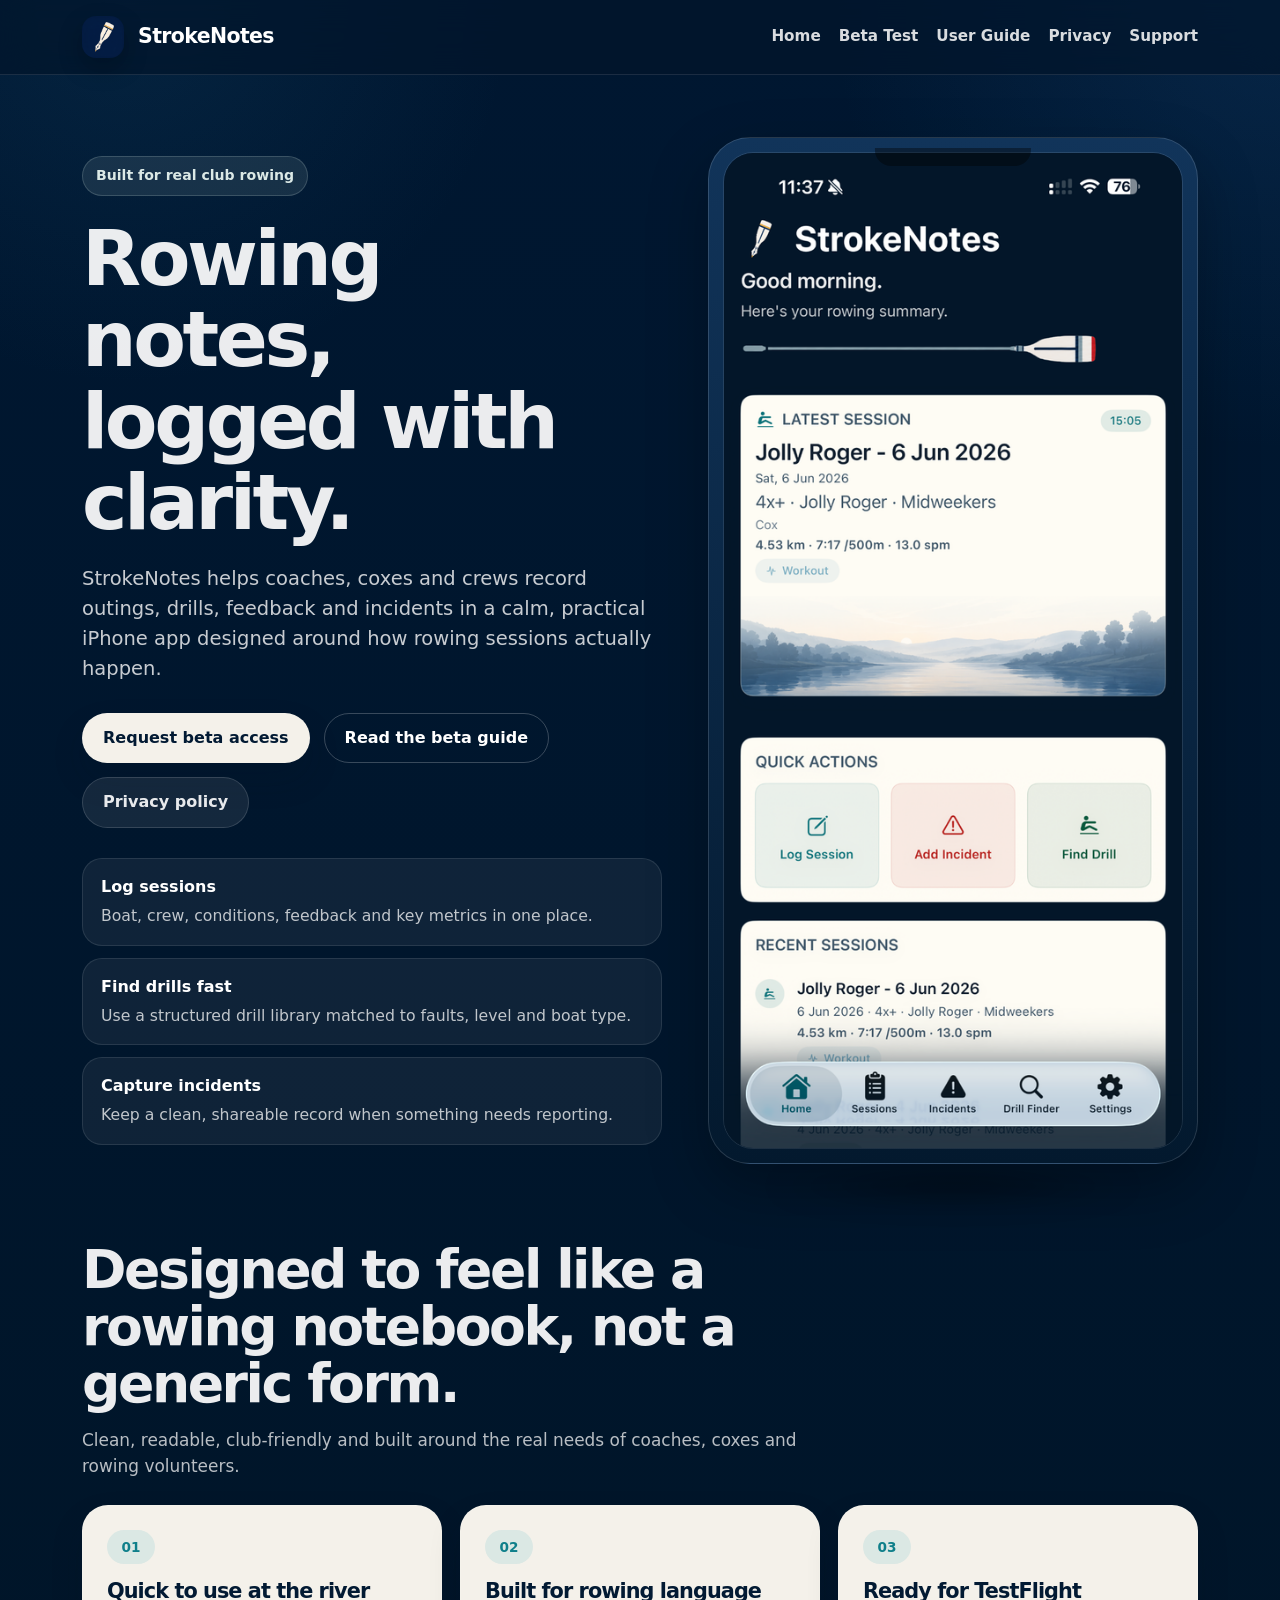
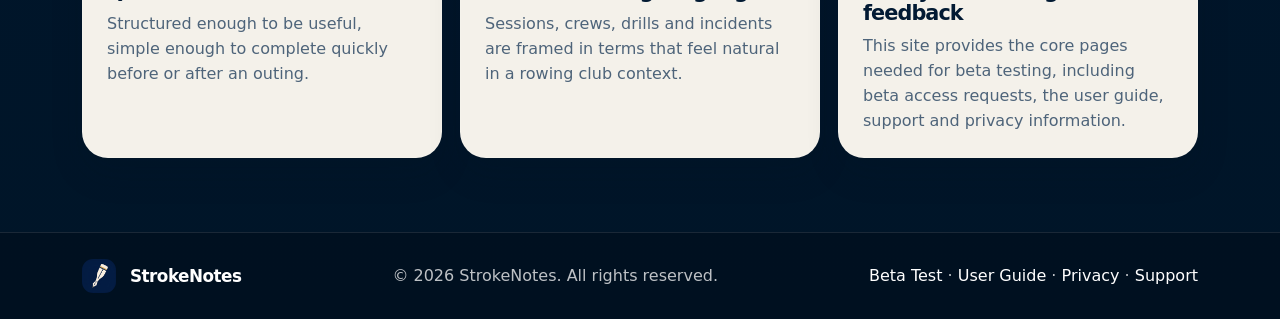
==== commit 23e633f8: "Add files via upload" ====
--- a/index.html
+++ b/index.html
@@ -17,6 +17,7 @@
       </a>
       <div class="nav-links">
         <a href="index.html">Home</a>
+        <a href="beta.html">Beta Test</a>
         <a href="guide.html">User Guide</a>
         <a href="privacy.html">Privacy</a>
         <a href="support.html">Support</a>
@@ -31,7 +32,7 @@
         <h1>Rowing notes, logged with clarity.</h1>
         <p>StrokeNotes helps coaches, coxes and crews record outings, drills, feedback and incidents in a calm, practical iPhone app designed around how rowing sessions actually happen.</p>
         <div class="cta-row">
-          <a class="button primary" href="support.html">Get support</a>
+          <a class="button primary" href="beta.html">Request beta access</a>
           <a class="button secondary" href="guide.html">Read the beta guide</a>
           <a class="button ghost" href="privacy.html">Privacy policy</a>
         </div>
@@ -78,7 +79,7 @@
         <article class="feature-card">
           <div class="icon-pill">03</div>
           <h3>Ready for TestFlight feedback</h3>
-          <p>This site provides the core pages needed for beta testing, including the user guide, support and privacy information.</p>
+          <p>This site provides the core pages needed for beta testing, including beta access requests, the user guide, support and privacy information.</p>
         </article>
       </div>
     </section>
@@ -87,8 +88,8 @@
   <footer class="footer">
     <div class="footer-inner">
       <a class="brand" href="index.html"><span class="logo-mark" aria-hidden="true"><img src="logo.png" alt=""></span><span>StrokeNotes</span></a>
-      <div>© <span id="year"></span> Tim Whelehan. All rights reserved.</div>
-      <div><a href="guide.html">User Guide</a> · <a href="privacy.html">Privacy</a> · <a href="support.html">Support</a></div>
+      <div>© <span id="year"></span> StrokeNotes. All rights reserved.</div>
+      <div><a href="beta.html">Beta Test</a> · <a href="guide.html">User Guide</a> · <a href="privacy.html">Privacy</a> · <a href="support.html">Support</a></div>
     </div>
   </footer>
   <script>document.getElementById('year').textContent = new Date().getFullYear();</script>
--- a/styles.css
+++ b/styles.css
@@ -492,3 +492,15 @@
     padding: 26px 20px;
   }
 }
+
+
+.beta-card .inline-button {
+  margin-top: 4px;
+  background: var(--navy);
+  color: #fff;
+  box-shadow: none;
+}
+
+.beta-card .inline-button:hover {
+  text-decoration: none;
+}
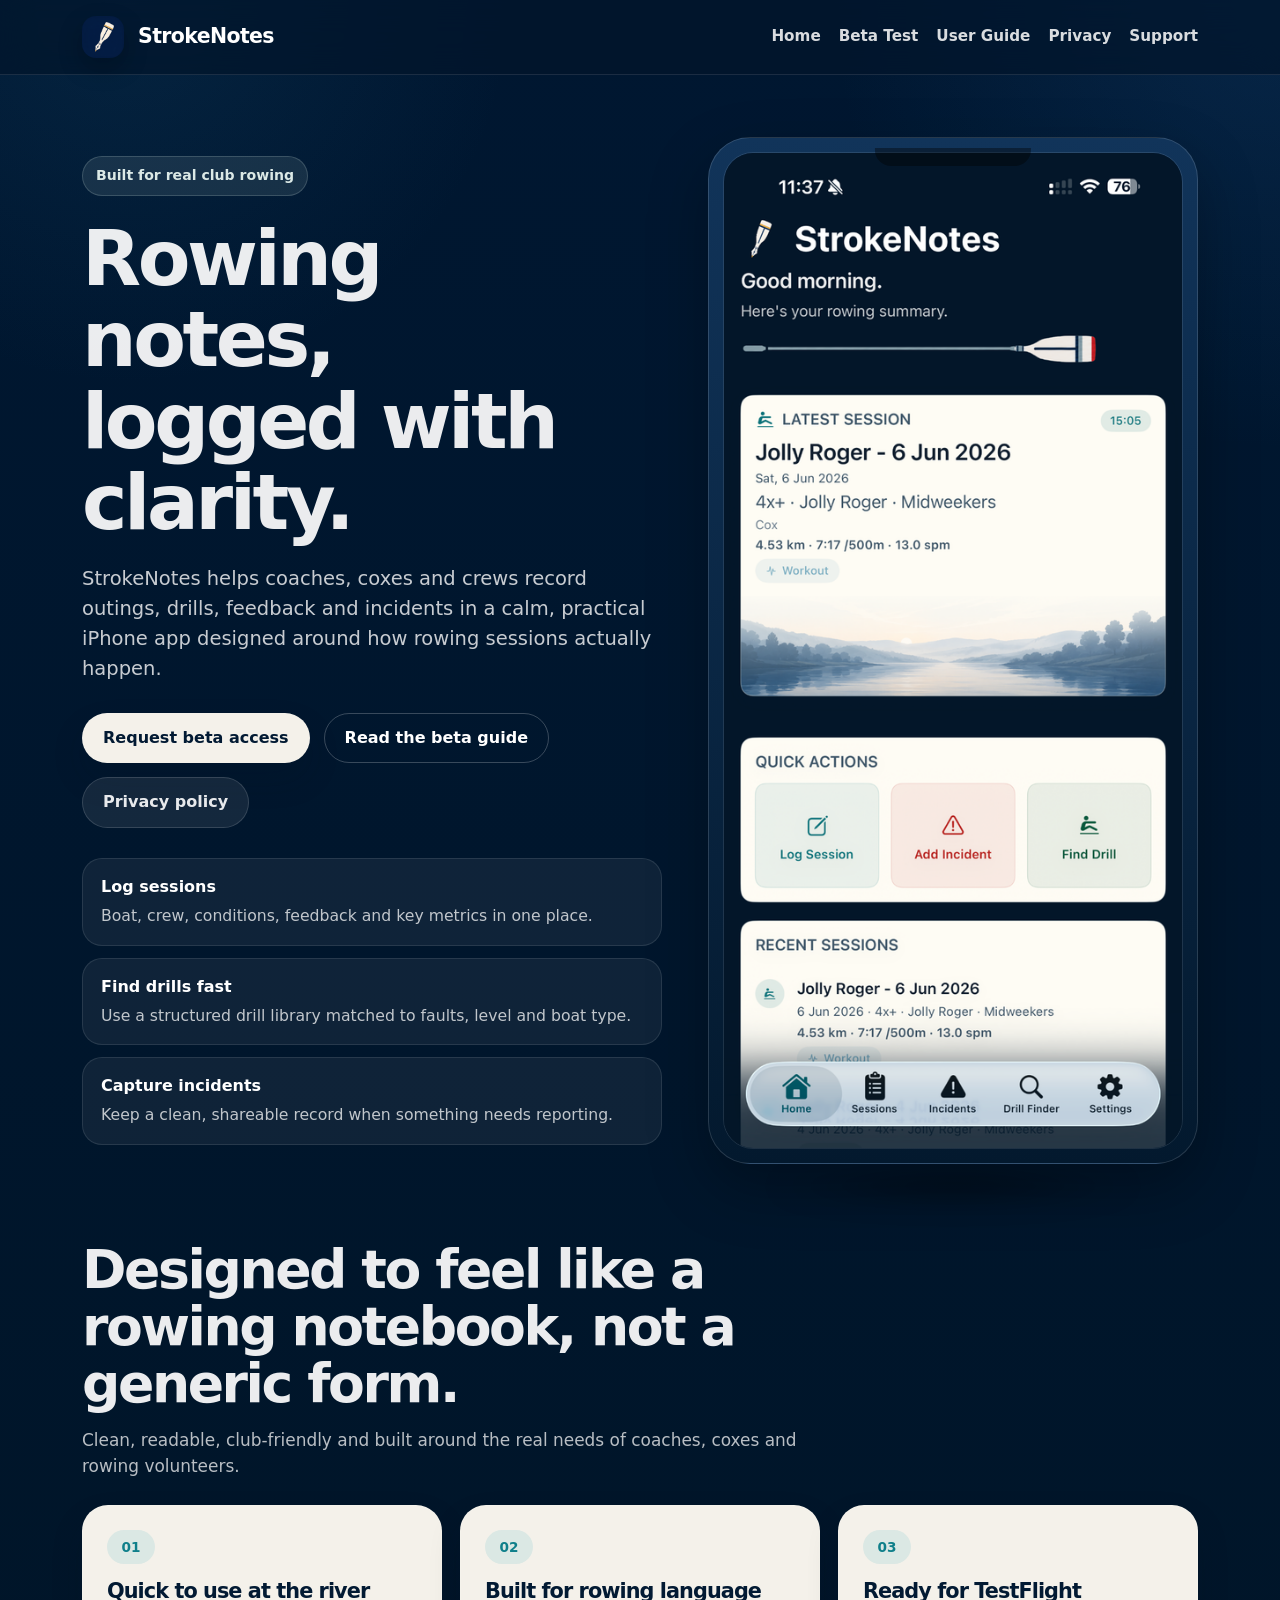
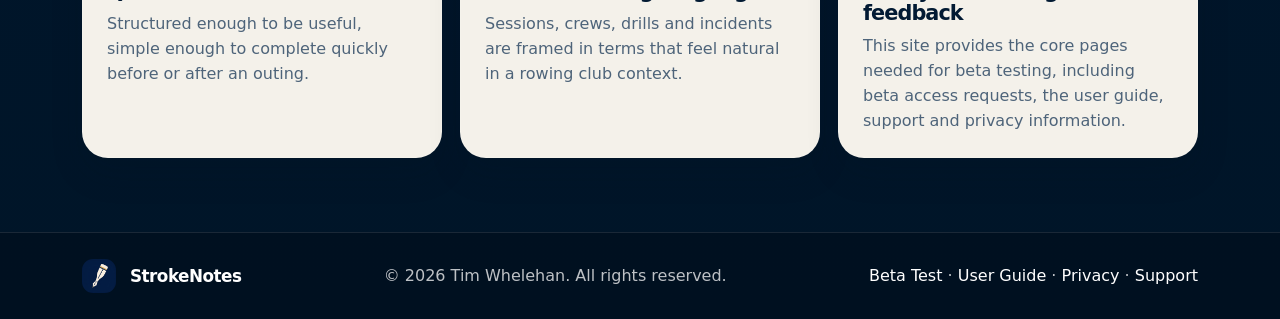
==== commit d122aa03: "Update index.html" ====
--- a/index.html
+++ b/index.html
@@ -88,7 +88,7 @@
   <footer class="footer">
     <div class="footer-inner">
       <a class="brand" href="index.html"><span class="logo-mark" aria-hidden="true"><img src="logo.png" alt=""></span><span>StrokeNotes</span></a>
-      <div>© <span id="year"></span> StrokeNotes. All rights reserved.</div>
+      <div>© <span id="year"></span> Tim Whelehan. All rights reserved.</div>
       <div><a href="beta.html">Beta Test</a> · <a href="guide.html">User Guide</a> · <a href="privacy.html">Privacy</a> · <a href="support.html">Support</a></div>
     </div>
   </footer>
